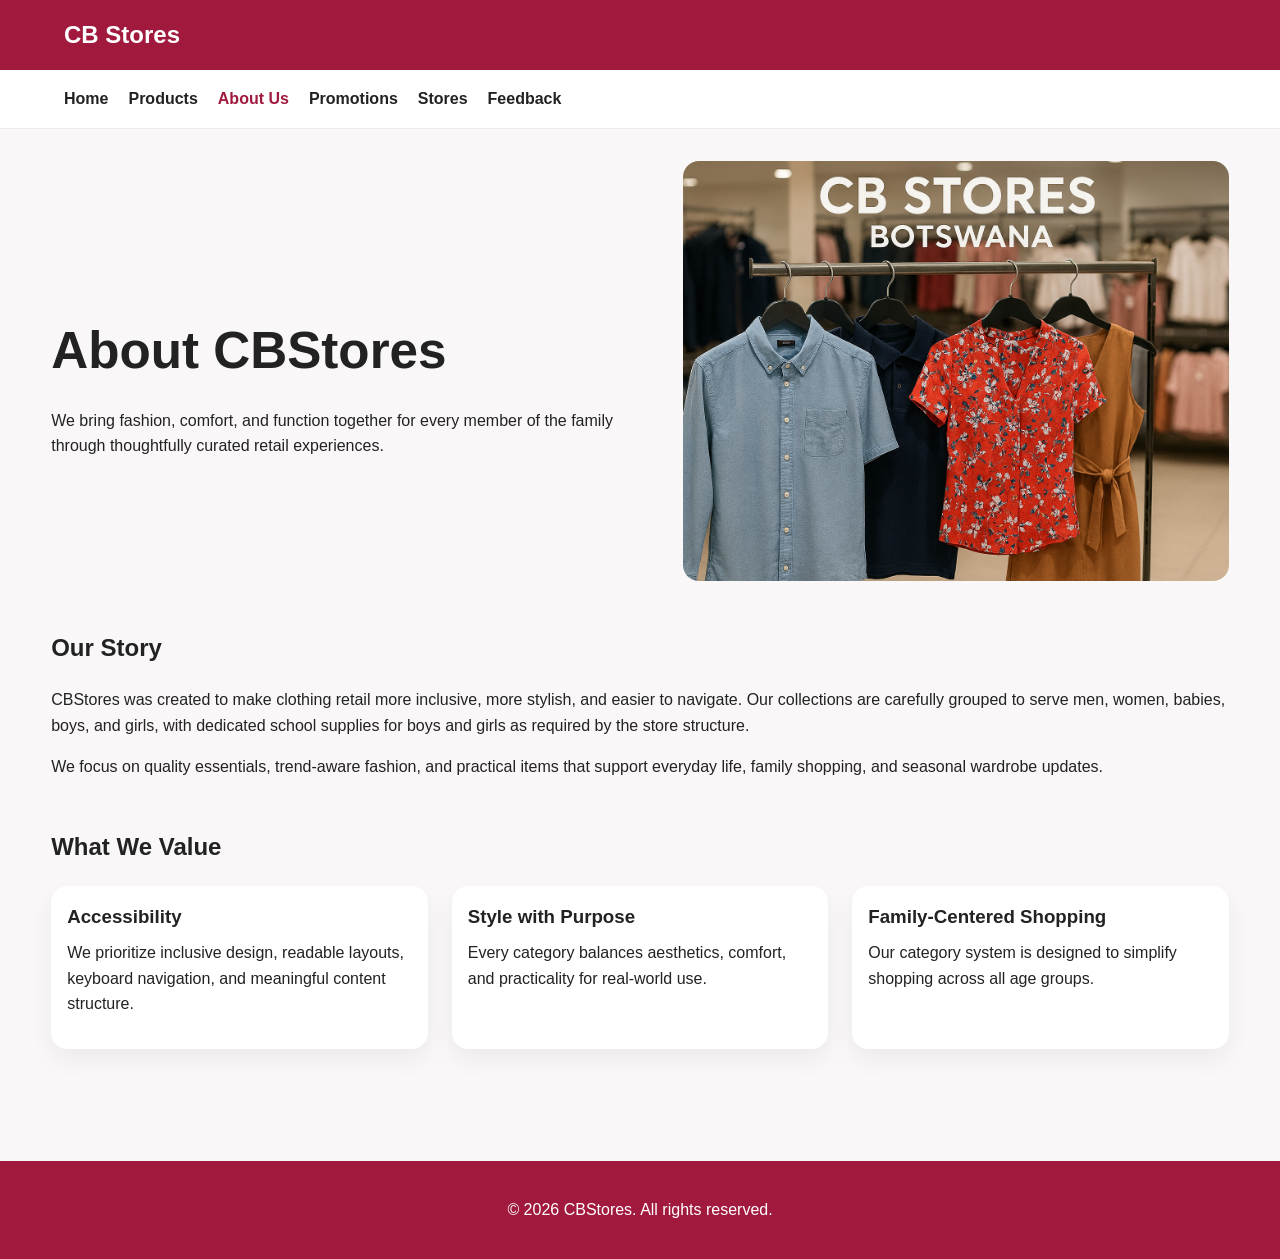
==== about.html @ 78af28d2 "first commit" ====
<!DOCTYPE html>
<html lang="en">
<head>
  <meta charset="UTF-8">
  <title>CB Stores</title>
  <meta name="viewport" content="width=device-width, initial-scale=1">

  <link rel="stylesheet" href="style.css">
</head>
<body>
  <a class="skip-link" href="#main-content">Skip to main content</a>

  <header class="site-header">
    <div class="topbar">
      <a href="home.html" class="brand">CB Stores</a>
      <div class="header-actions">
        <a href="products.html" aria-label="Shopping cart"><i class="bi bi-cart3" aria-hidden="true"></i></a>
        <a href="stores.html" aria-label="Store locations"><i class="bi bi-geo-alt" aria-hidden="true"></i></a>
      </div>
    </div>

    <nav class="main-nav" aria-label="Main navigation">
      <ul>
        <li><a href="home.html">Home</a></li>
        <li><a href="products.html">Products</a></li>
        <li><a href="about.html" aria-current="page">About Us</a></li>
        <li><a href="promotions.html">Promotions</a></li>
        <li><a href="stores.html">Stores</a></li>
        <li><a href="feedback.html">Feedback</a></li>
      </ul>
    </nav>
  </header>

  <main id="main-content" class="page-main">
    <section class="page-hero">
      <div class="hero-copy">
        <h1>About CBStores</h1>
        <p>We bring fashion, comfort, and function together for every member of the family through thoughtfully curated retail experiences.</p>
      </div>
      <div class="hero-media">
        <img src="images/about-brand.png" alt="Inside view of a stylish modern clothing store interior" />
      </div>
    </section>

    <section class="content-block">
      <h2>Our Story</h2>
      <p>
        CBStores was created to make clothing retail more inclusive, more stylish, and easier to navigate. Our collections are carefully grouped to serve men, women, babies, boys, and girls, with dedicated school supplies for boys and girls as required by the store structure.
      </p>
      <p>
        We focus on quality essentials, trend-aware fashion, and practical items that support everyday life, family shopping, and seasonal wardrobe updates.
      </p>
    </section>

    <section class="content-block">
      <h2>What We Value</h2>
      <div class="info-grid">
        <article>
          <h3>Accessibility</h3>
          <p>We prioritize inclusive design, readable layouts, keyboard navigation, and meaningful content structure.</p>
        </article>
        <article>
          <h3>Style with Purpose</h3>
          <p>Every category balances aesthetics, comfort, and practicality for real-world use.</p>
        </article>
        <article>
          <h3>Family-Centered Shopping</h3>
          <p>Our category system is designed to simplify shopping across all age groups.</p>
        </article>
      </div>
    </section>
  </main>

  <footer class="site-footer">
    <p>&copy; 2026 CBStores. All rights reserved.</p>
  </footer>

  <script src="js/main.js"></script>
</body>
</html>
---- style.css ----
:root {
  --maroon: #a11a3e;
  --maroon-dark:#a11a3e;
  --bg-soft: #faf7f8;
  --text: #222;
  --muted: #666;
  --border: #ddd;
  --white: #fff;
  --success: #146c43;
  --error: #b42318;
}

* {
  box-sizing: border-box;
}

html {
  scroll-behavior: smooth;
}

body {
  margin: 0;
  font-family: Arial, Helvetica, sans-serif;
  color: var(--text);
  background: var(--bg-soft);
  line-height: 1.6;
}

img,
video {
  max-width: 100%;
  display: block;
}

.skip-link {
  position: absolute;
  left: 1rem;
  top: -50px;
  background: #fff;
  color: #000;
  padding: 0.75rem 1rem;
  z-index: 1000;
}

.skip-link:focus {
  top: 1rem;
}

.site-header {
  background: var(--white);
  border-bottom: 1px solid #ececec;
}

.topbar {
  background: var(--maroon);
  color: #fff;
  padding: 1rem 5%;
  display: flex;
  justify-content: space-between;
  align-items: center;
}

.brand {
  color: #fff;
  text-decoration: none;
  font-size: 1.5rem;
  font-weight: 700;
}

.header-actions {
  display: flex;
  gap: 1rem;
}

.header-actions a {
  color: #fff;
  font-size: 1.25rem;
  text-decoration: none;
}

.main-nav {
  padding: 1rem 5%;
  background: #fff;
}

.main-nav ul {
  list-style: none;
  display: flex;
  gap: 1.25rem;
  flex-wrap: wrap;
  margin: 0;
  padding: 0;
}

.main-nav a {
  color: var(--text);
  text-decoration: none;
  font-weight: 600;
}

.main-nav a:hover,
.main-nav a:focus,
.main-nav a[aria-current="page"] {
  color: var(--maroon);
}

.page-main {
  width: min(1200px, 92%);
  margin: 0 auto;
  padding: 2rem 0 4rem;
}

.page-hero,
.promo-hero {
  display: grid;
  grid-template-columns: 1.1fr 1fr;
  gap: 2rem;
  align-items: center;
  margin-bottom: 3rem;
}

.hero-copy h1 {
  font-size: clamp(2rem, 4vw, 3.2rem);
  margin-bottom: 1rem;
}

.hero-media img,
.promo-video {
  border-radius: 1rem;
  object-fit: cover;
  width: 100%;
  height: 420px;
}

.content-block {
  margin-bottom: 3rem;
}

.narrow {
  max-width: 760px;
}

.category-section {
  margin-bottom: 3rem;
}

.card-grid {
  display: grid;
  grid-template-columns: repeat(2, 1fr);
  gap: 1.5rem;
}

.card-grid.three-up {
  grid-template-columns: repeat(3, 1fr);
}

.product-card,
.store-card,
.info-grid article {
  background: #fff;
  border-radius: 1rem;
  overflow: hidden;
  box-shadow: 0 10px 25px rgba(0,0,0,0.06);
  padding-bottom: 1rem;
}

.product-card img {
  height: 260px;
  width: 100%;
  object-fit: cover;
}

.product-card h3,
.store-card h3,
.info-grid article h3 {
  margin: 1rem 1rem 0.5rem;
}

.product-card p,
.store-card p,
.info-grid article p {
  margin: 0 1rem 1rem;
}

.info-grid,
.store-grid {
  display: grid;
  grid-template-columns: repeat(3, 1fr);
  gap: 1.5rem;
}

.slider {
  position: relative;
  height: 420px;
  border-radius: 1rem;
  overflow: hidden;
  background: #000;
}

.slide {
  position: absolute;
  inset: 0;
  width: 100%;
  height: 100%;
  object-fit: cover;
  opacity: 0;
  transition: opacity 1s ease-in-out;
}

.slide.active {
  opacity: 1;
}

.locator-form,
.contact-form {
  background: #fff;
  padding: 1.5rem;
  border-radius: 1rem;
  box-shadow: 0 10px 25px rgba(0,0,0,0.06);
}

.form-group {
  margin-bottom: 1rem;
}

label {
  display: inline-block;
  margin-bottom: 0.4rem;
  font-weight: 700;
}

input,
textarea,
button {
  font: inherit;
}

input,
textarea {
  width: 100%;
  padding: 0.8rem 0.95rem;
  border: 1px solid var(--border);
  border-radius: 0.65rem;
}

input:focus,
textarea:focus,
button:focus,
a:focus {
  outline: 3px solid rgba(107, 16, 40, 0.18);
  outline-offset: 2px;
}

button {
  background: var(--maroon);
  color: #fff;
  border: none;
  padding: 0.85rem 1.2rem;
  border-radius: 0.65rem;
  cursor: pointer;
}

button:hover,
button:focus {
  background: var(--maroon-dark);
}

.error-message {
  min-height: 1.2rem;
  color: var(--error);
  font-size: 0.95rem;
  margin-top: 0.35rem;
}

.form-status {
  margin-top: 1rem;
  color: var(--success);
  font-weight: 700;
}

.site-footer {
  background: var(--maroon);
  color: #fff;
  text-align: center;
  padding: 1.25rem;
}

.promo-overlay {
  display: grid;
  grid-template-columns: 1fr 1fr;
  gap: 2rem;
  align-items: center;
}

@media (max-width: 992px) {
  .page-hero,
  .promo-hero,
  .promo-overlay,
  .info-grid,
  .store-grid,
  .card-grid.three-up {
    grid-template-columns: 1fr;
  }

  .card-grid {
    grid-template-columns: 1fr;
  }
}

@media (max-width: 640px) {
  .topbar {
    flex-direction: column;
    gap: 1rem;
    text-align: center;
  }

  .main-nav ul {
    flex-direction: column;
  }

  .hero-media img,
  .promo-video,
  .slider {
    height: 260px;
  }
}
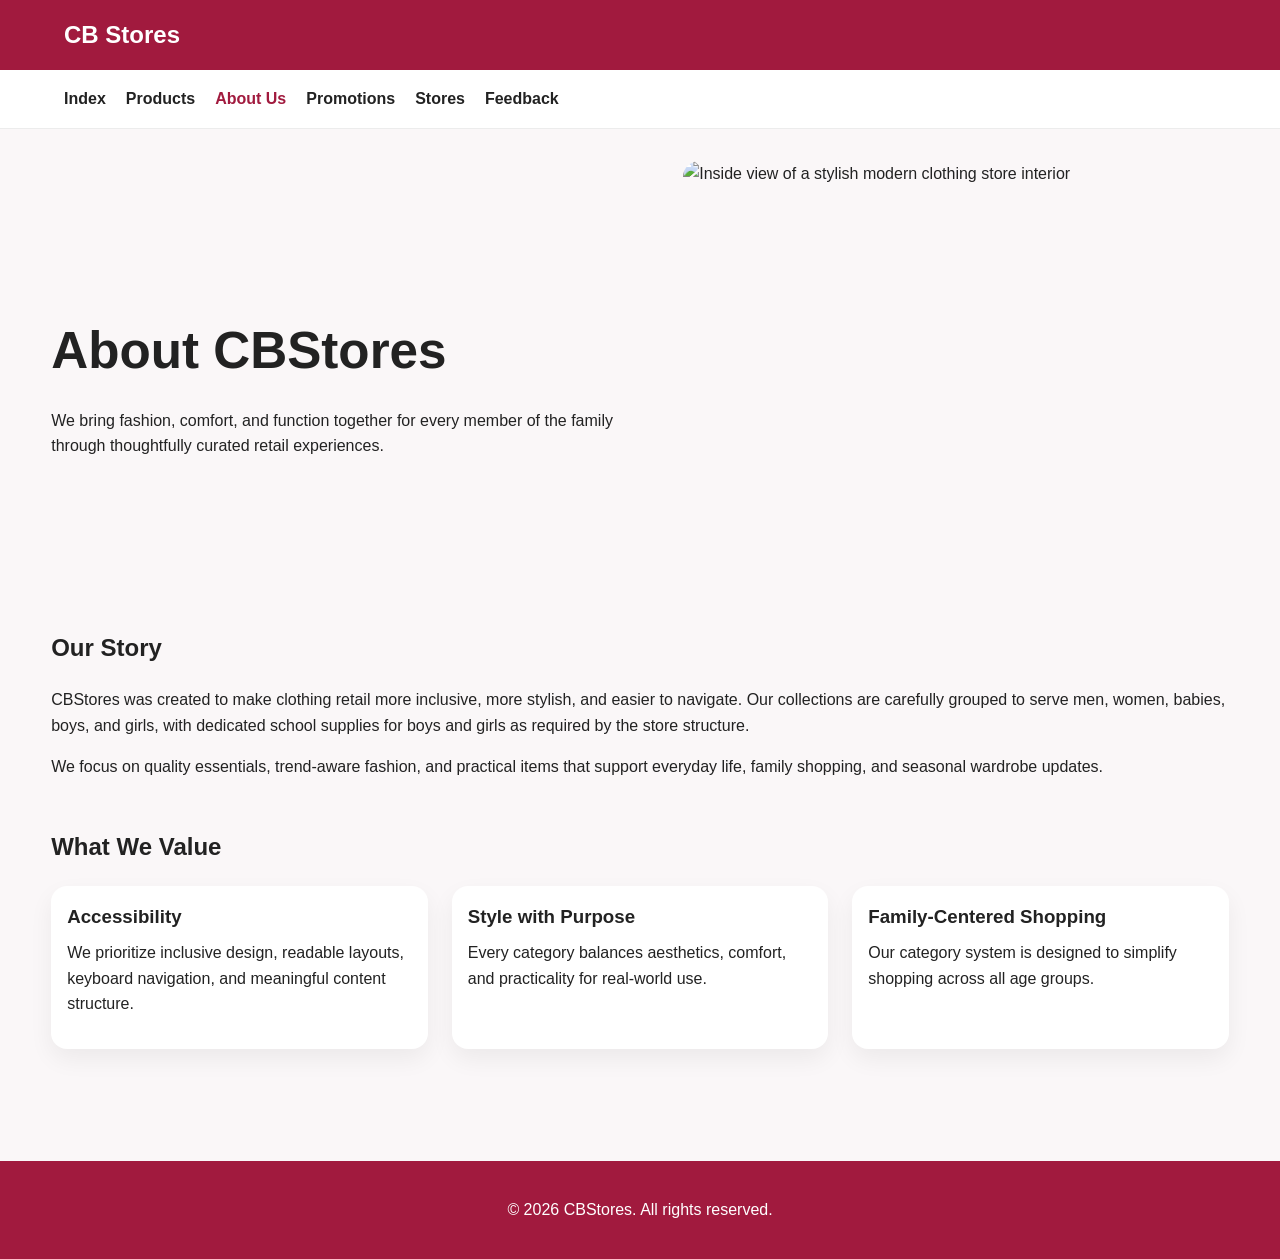
==== commit 641912e4: "Add files via upload" ====
--- a/about.html
+++ b/about.html
@@ -1,80 +1,80 @@
-<!DOCTYPE html>
-<html lang="en">
-<head>
-  <meta charset="UTF-8">
-  <title>CB Stores</title>
-  <meta name="viewport" content="width=device-width, initial-scale=1">
-
-  <link rel="stylesheet" href="style.css">
-</head>
-<body>
-  <a class="skip-link" href="#main-content">Skip to main content</a>
-
-  <header class="site-header">
-    <div class="topbar">
-      <a href="home.html" class="brand">CB Stores</a>
-      <div class="header-actions">
-        <a href="products.html" aria-label="Shopping cart"><i class="bi bi-cart3" aria-hidden="true"></i></a>
-        <a href="stores.html" aria-label="Store locations"><i class="bi bi-geo-alt" aria-hidden="true"></i></a>
-      </div>
-    </div>
-
-    <nav class="main-nav" aria-label="Main navigation">
-      <ul>
-        <li><a href="home.html">Home</a></li>
-        <li><a href="products.html">Products</a></li>
-        <li><a href="about.html" aria-current="page">About Us</a></li>
-        <li><a href="promotions.html">Promotions</a></li>
-        <li><a href="stores.html">Stores</a></li>
-        <li><a href="feedback.html">Feedback</a></li>
-      </ul>
-    </nav>
-  </header>
-
-  <main id="main-content" class="page-main">
-    <section class="page-hero">
-      <div class="hero-copy">
-        <h1>About CBStores</h1>
-        <p>We bring fashion, comfort, and function together for every member of the family through thoughtfully curated retail experiences.</p>
-      </div>
-      <div class="hero-media">
-        <img src="images/about-brand.png" alt="Inside view of a stylish modern clothing store interior" />
-      </div>
-    </section>
-
-    <section class="content-block">
-      <h2>Our Story</h2>
-      <p>
-        CBStores was created to make clothing retail more inclusive, more stylish, and easier to navigate. Our collections are carefully grouped to serve men, women, babies, boys, and girls, with dedicated school supplies for boys and girls as required by the store structure.
-      </p>
-      <p>
-        We focus on quality essentials, trend-aware fashion, and practical items that support everyday life, family shopping, and seasonal wardrobe updates.
-      </p>
-    </section>
-
-    <section class="content-block">
-      <h2>What We Value</h2>
-      <div class="info-grid">
-        <article>
-          <h3>Accessibility</h3>
-          <p>We prioritize inclusive design, readable layouts, keyboard navigation, and meaningful content structure.</p>
-        </article>
-        <article>
-          <h3>Style with Purpose</h3>
-          <p>Every category balances aesthetics, comfort, and practicality for real-world use.</p>
-        </article>
-        <article>
-          <h3>Family-Centered Shopping</h3>
-          <p>Our category system is designed to simplify shopping across all age groups.</p>
-        </article>
-      </div>
-    </section>
-  </main>
-
-  <footer class="site-footer">
-    <p>&copy; 2026 CBStores. All rights reserved.</p>
-  </footer>
-
-  <script src="js/main.js"></script>
-</body>
-</html>
+<!DOCTYPE html>
+<html lang="en">
+<head>
+  <meta charset="UTF-8">
+  <title>CB Stores</title>
+  <meta name="viewport" content="width=device-width, initial-scale=1">
+
+  <link rel="stylesheet" href="style.css">
+</head>
+<body>
+  <a class="skip-link" href="#main-content">Skip to main content</a>
+
+  <header class="site-header">
+    <div class="topbar">
+      <a href="index.html" class="brand">CB Stores</a>
+      <div class="header-actions">
+        <a href="products.html" aria-label="Shopping cart"><i class="bi bi-cart3" aria-hidden="true"></i></a>
+        <a href="stores.html" aria-label="Store locations"><i class="bi bi-geo-alt" aria-hidden="true"></i></a>
+      </div>
+    </div>
+
+    <nav class="main-nav" aria-label="Main navigation">
+      <ul>
+        <li><a href="index.html">Index</a></li>
+        <li><a href="products.html">Products</a></li>
+        <li><a href="about.html" aria-current="page">About Us</a></li>
+        <li><a href="promotions.html">Promotions</a></li>
+        <li><a href="stores.html">Stores</a></li>
+        <li><a href="feedback.html">Feedback</a></li>
+      </ul>
+    </nav>
+  </header>
+
+  <main id="main-content" class="page-main">
+    <section class="page-hero">
+      <div class="hero-copy">
+        <h1>About CBStores</h1>
+        <p>We bring fashion, comfort, and function together for every member of the family through thoughtfully curated retail experiences.</p>
+      </div>
+      <div class="hero-media">
+        <img src="images/about-brand.png" alt="Inside view of a stylish modern clothing store interior" />
+      </div>
+    </section>
+
+    <section class="content-block">
+      <h2>Our Story</h2>
+      <p>
+        CBStores was created to make clothing retail more inclusive, more stylish, and easier to navigate. Our collections are carefully grouped to serve men, women, babies, boys, and girls, with dedicated school supplies for boys and girls as required by the store structure.
+      </p>
+      <p>
+        We focus on quality essentials, trend-aware fashion, and practical items that support everyday life, family shopping, and seasonal wardrobe updates.
+      </p>
+    </section>
+
+    <section class="content-block">
+      <h2>What We Value</h2>
+      <div class="info-grid">
+        <article>
+          <h3>Accessibility</h3>
+          <p>We prioritize inclusive design, readable layouts, keyboard navigation, and meaningful content structure.</p>
+        </article>
+        <article>
+          <h3>Style with Purpose</h3>
+          <p>Every category balances aesthetics, comfort, and practicality for real-world use.</p>
+        </article>
+        <article>
+          <h3>Family-Centered Shopping</h3>
+          <p>Our category system is designed to simplify shopping across all age groups.</p>
+        </article>
+      </div>
+    </section>
+  </main>
+
+  <footer class="site-footer">
+    <p>&copy; 2026 CBStores. All rights reserved.</p>
+  </footer>
+
+  <script src="js/main.js"></script>
+</body>
+</html>
